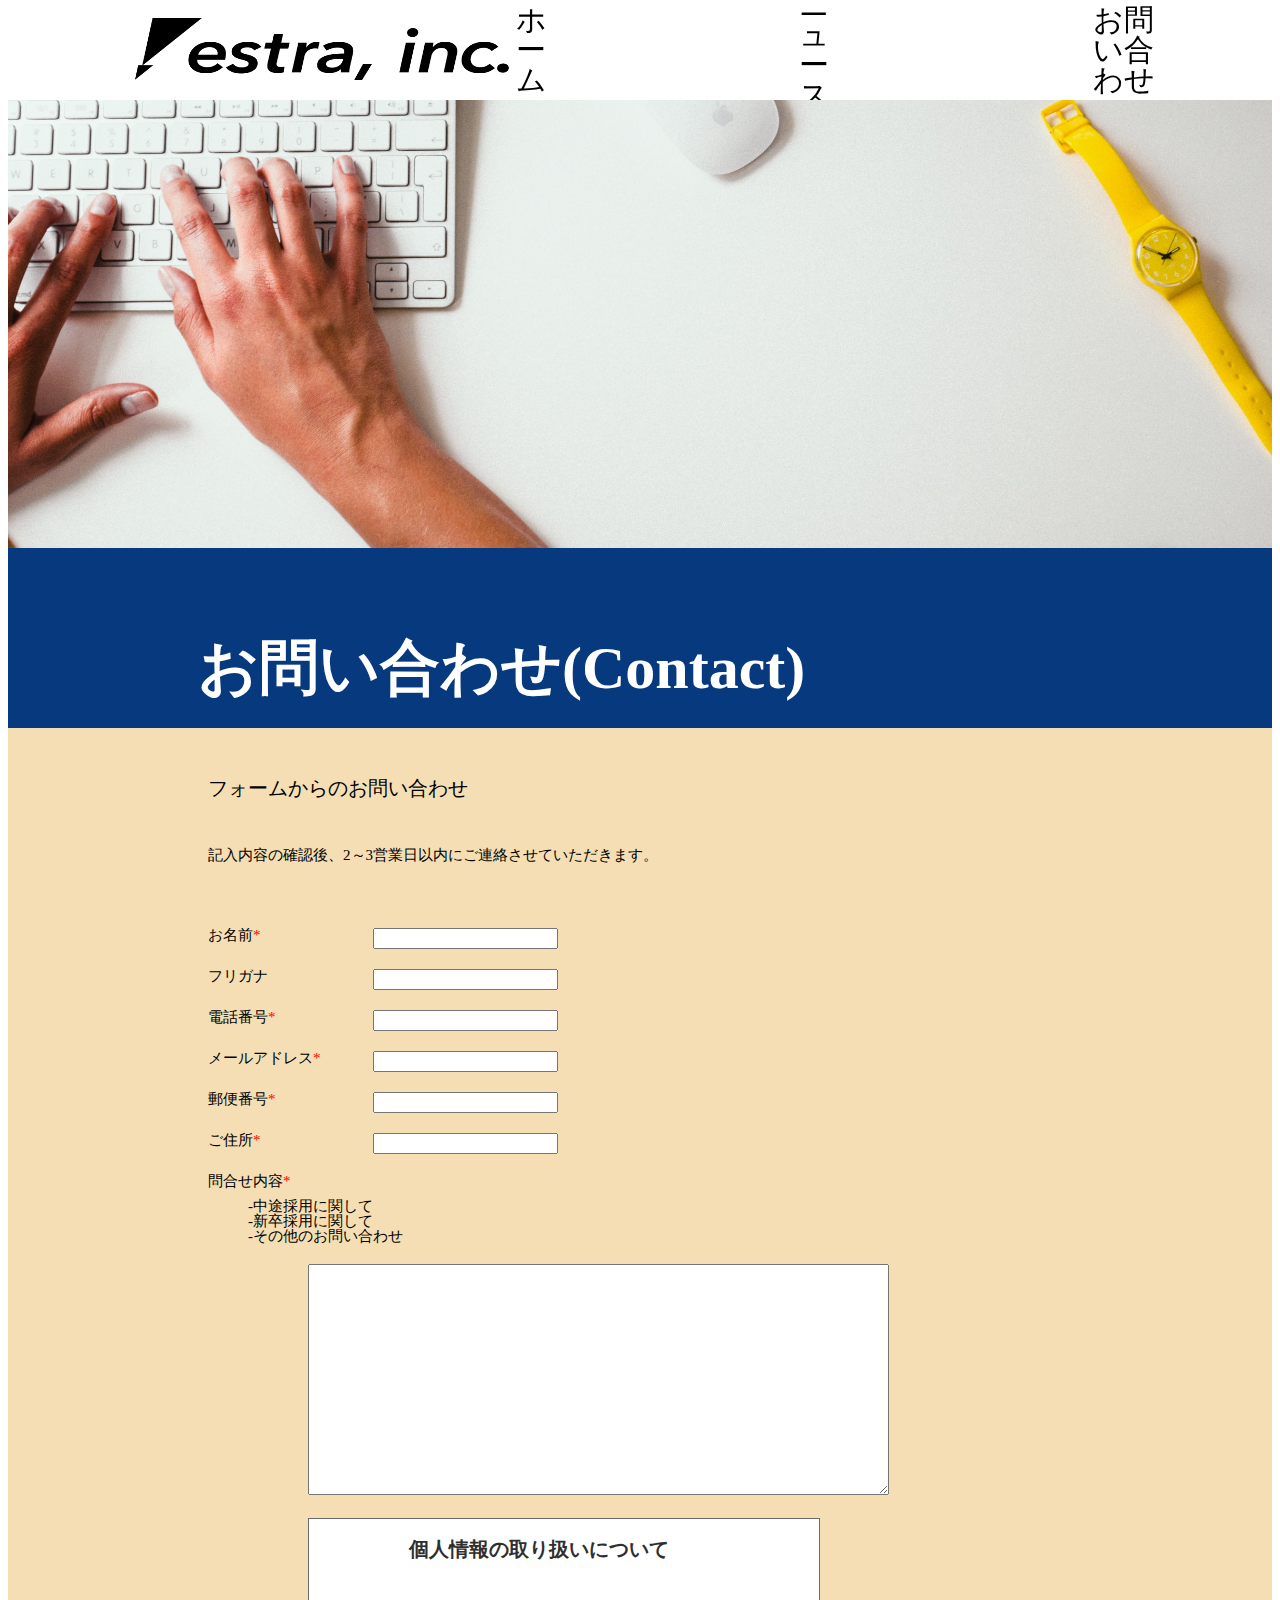
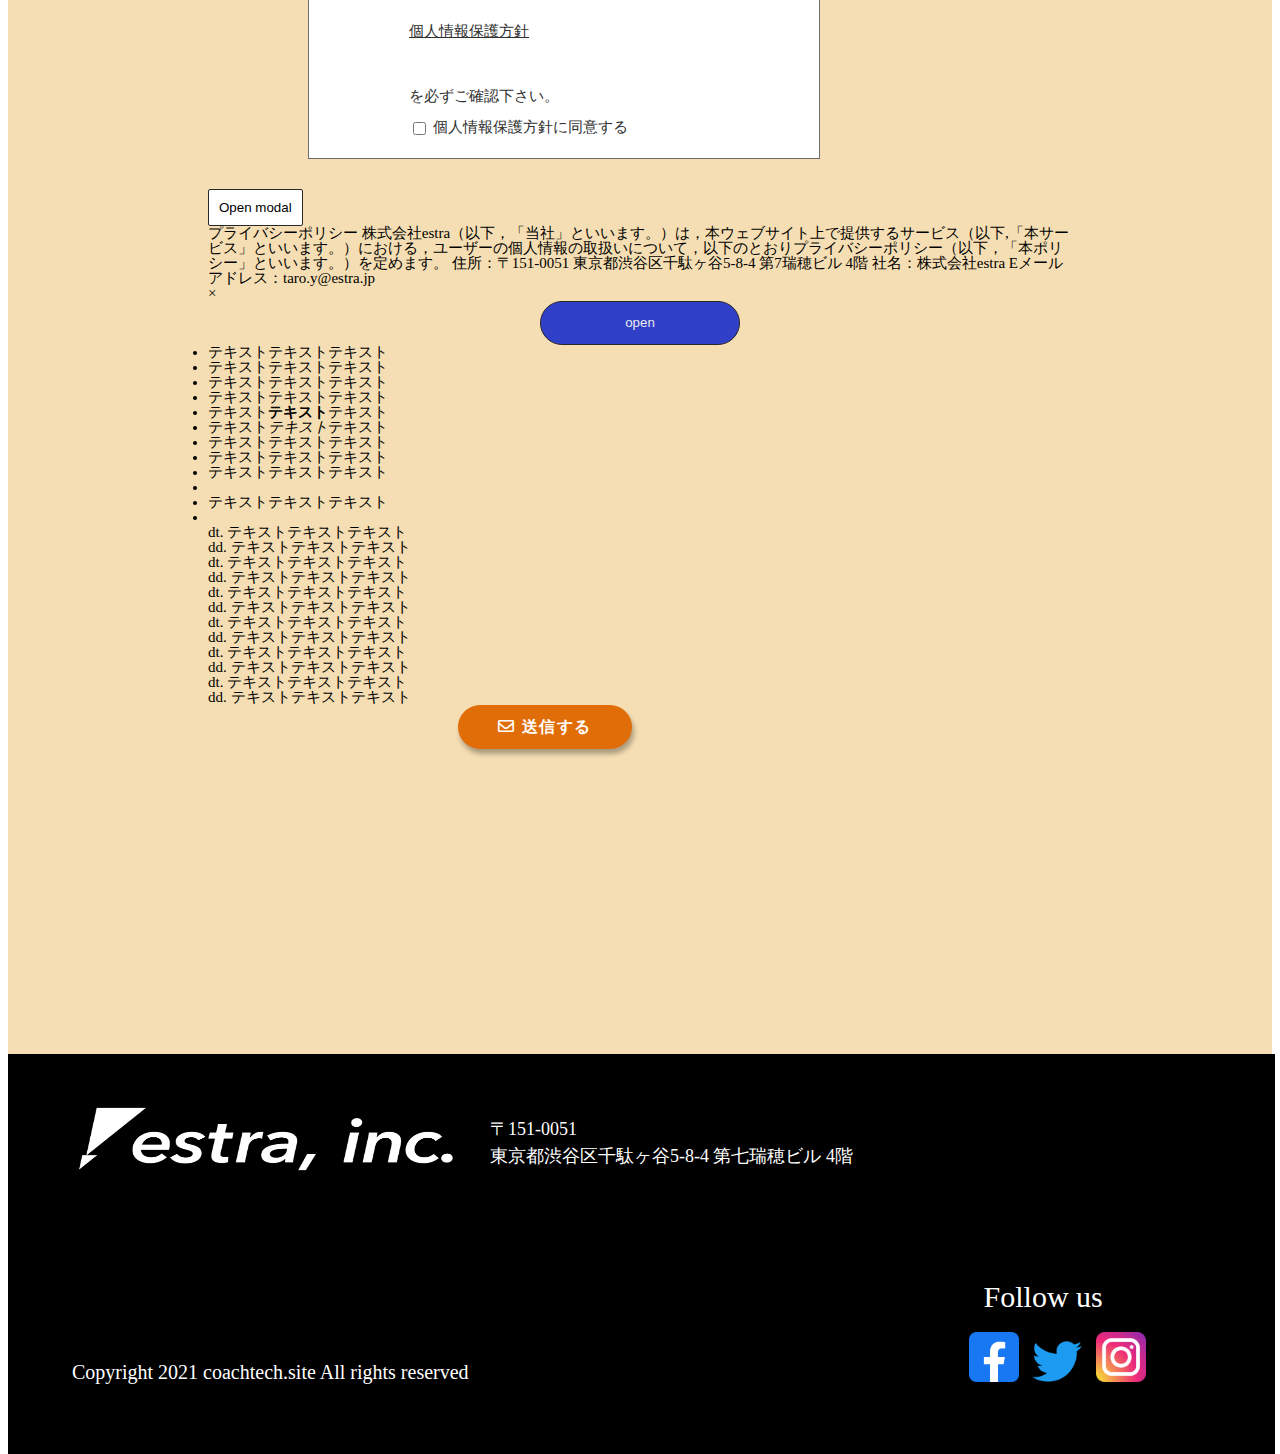
==== inquiry.html @ 701733fd "first-commit" ====
<!DOCTYPE html>
<html lang="ja">

<head>
  <meta charset="UTF-8" />
  <meta name="viewport" content="width=device-width, initial-scale=1.0" />
  <title>COACHTECH_mock_site</title>
  <link rel="stylesheet" href="css/reset.css" />
  <link rel="preconnect" href="https://fonts.googleapis.com">
  <link rel="preconnect" href="https://fonts.gstatic.com" crossorigin>
  <link href="css/aos.css" rel="stylesheet">
  <link rel="stylesheet" href="css/locomotive-scroll.min.css">
  <link rel="stylesheet" href="css/swiper-bundle.min.css">
  <!-- <link rel="stylesheet" href="//maxcdn.bootstrapcdn.com/font-awesome/6.0.0-beta2/css/all.js" /> -->
  <link href="https://use.fontawesome.com/releases/v5.15.1/css/all.css" rel="stylesheet">
  <link rel="stylesheet" href="css/style-news_inquiry.css" />
  
</head>
<script>
  var userAgent = window.navigator.userAgent;
  if (userAgent.indexOf('Trident') != -1 || userAgent.indexOf('MSIE') != -1) {
    alert(
      'お使いのブラウザは閲覧推奨環境ではありません。\nウェブサイトが正しく表示されない、動作しない等の現象が起こる場合がありますので予めご了承ください。\nchromeまたはEdgeブラウザのご利用をおすすめいたします。');
  }
</script>
<noscript>
  <p style="color: #f00; font-weight: bold; padding: 5px; background: #eee; text-align: center;">
    このページはJavaScriptを使用しています。JavaScriptを有効にしてご覧ください。</p>
</noscript>

<body>
  <div class="wrarpper">
    <div class="header-wrap">
      <header class="header">
        <div class="header-logo-wrap">
          <a href="/">
            <img class="logo" src="img/estra_logo.png" alt="estra.,inc">
          </a>
        </div>
        <div>
          <nav class="header-nav">
            <ul class="navigationInnerList">
              <li><a href="#"><span class="c-border c-border-font">ホーム</span></a></li>
              <li><a href="#"><span class="c-border c-border-font">ニュース</span></a></li>
              <li><a href="#"><span class="c-border c-border-font">お問い合わせ</span></a></li>
            </ul>
          </nav>
        </div>
      </header>
    </div>
    <main class="main">
      <section class="news_mainBg_wrapper">
        <div class="news_maingBg_inner">
          <div class="news_mainBg"></div>
          <div class="news_accent">
            <h2 class="news_accent_ttl">お問い合わせ(Contact)</h2>
          </div>
      </section>
      <section>
        <div class="inquiry_mainsec">
          <div>
            <p class="formTxt"> <span class="formTxt_ttl">フォームからのお問い合わせ</span>
            </p>
            <p>記入内容の確認後、2～3営業日以内にご連絡させていただきます。</p><br><br><br>
          </div>



          <form action="送信先" method="get（初期値） / post">
            <div class="form-content">
              <label for="name">お名前<span class="colorRed">*</span>　</label>
              <input id="name" name="name" type="text">
            </div>

            <div class="form-content">
              <label for="name">フリガナ</label>
              <input id="name" name="name" type="text">
            </div>
            <div class="form-content">
              <label for="name">電話番号<span class="colorRed">*</label>
              <input id="name" name="name" type="text">
            </div>
            <div class="form-content">
              <label for="name">メールアドレス<span class="colorRed">*</label>
              <input id="name" name="name" type="text">
            </div>
            <div class="form-content">
              <label for="name">郵便番号<span class="colorRed">*</label>
              <input id="name" name="name" type="text">
            </div>
            <div class="form-content">
              <label for="name">ご住所<span class="colorRed">*</label>
              <input id="name" name="name" type="text">
            </div>

            <div class="inquiry-content">
              <p>問合せ内容<span class="colorRed">*</p>
              <div class="inquiry-content-title">
                <p>-中途採用に関して</p>
                <p>-新卒採用に関して</p>
                <p>-その他のお問い合わせ</p>
              </div>
            </div>


            <div class="inquiry-textarea">
              <textarea name="textarea" cols="70" rows="15"></textarea>

            </div>
            <div class="policyBox">
              <p class="policy-title">個人情報の取り扱いについて</p><br>
              <div><p><a class="openBtn">個人情報保護方針</a>を必ずご確認下さい。</p></div><br>
              <p class="agree">
                <label>
                  <input type="checkbox" name="agree" id="agree">
                  <span class="agree-txt">個人情報保護方針に同意する</span>
              </p>
              </label>
            </div>

<button id="openModal">Open modal</button>

<section id="modalArea" class="modalArea">
  <div id="modalBg" class="modalBg"></div>
  <div class="modalWrapper">
    <div class="modalContents">
                  <p>プライバシーポリシー
株式会社estra（以下，「当社」といいます。）は，本ウェブサイト上で提供するサービス（以下,「本サービス」といいます。）における，ユーザーの個人情報の取扱いについて，以下のとおりプライバシーポリシー（以下，「本ポリシー」といいます。）を定めます。

<!-- 第1条（個人情報）
「個人情報」とは，個人情報保護法にいう「個人情報」を指すものとし，生存する個人に関する情報であって，当該情報に含まれる氏名，生年月日，住所，電話番号，連絡先その他の記述等により特定の個人を識別できる情報及び容貌，指紋，声紋にかかるデータ，及び健康保険証の保険者番号などの当該情報単体から特定の個人を識別できる情報（個人識別情報）を指します。

第2条（個人情報の収集方法）
当社は，ユーザーが利用登録をする際に氏名，生年月日，住所，電話番号，メールアドレス，銀行口座番号，クレジットカード番号，運転免許証番号などの個人情報をお尋ねすることがあります。また，ユーザーと提携先などとの間でなされたユーザーの個人情報を含む取引記録や決済に関する情報を,当社の提携先（情報提供元，広告主，広告配信先などを含みます。以下，｢提携先｣といいます。）などから収集することがあります。

第3条（個人情報を収集・利用する目的）
当社が個人情報を収集・利用する目的は，以下のとおりです。

1.当社サービスの提供・運営のため
2.ユーザーからのお問い合わせに回答するため（本人確認を行うことを含む）
3.ユーザーが利用中のサービスの新機能，更新情報，キャンペーン等及び当社が提供する他のサービスの案内のメールを送付するため
4.メンテナンス，重要なお知らせなど必要に応じたご連絡のため
5.利用規約に違反したユーザーや，不正・不当な目的でサービスを利用しようとするユーザーの特定をし，ご利用をお断りするため
6.ユーザーにご自身の登録情報の閲覧や変更，削除，ご利用状況の閲覧を行っていただくため
7.有料サービスにおいて，ユーザーに利用料金を請求するため
8.上記の利用目的に付随する目的

第4条（利用目的の変更）
1.当社は，利用目的が変更前と関連性を有すると合理的に認められる場合に限り，個人情報の利用目的を変更するものとします。
2.利用目的の変更を行った場合には，変更後の目的について，当社所定の方法により，ユーザーに通知し，または本ウェブサイト上に公表するものとします。

第5条（個人情報の第三者提供）
1,当社は，次に掲げる場合を除いて，あらかじめユーザーの同意を得ることなく，第三者に個人情報を提供することはありません。ただし，個人情報保護法その他の法令で認められる場合を除きます。
　1-1.人の生命，身体または財産の保護のために必要がある場合であって，本人の同意を得ることが困難であるとき
　1-2.公衆衛生の向上または児童の健全な育成の推進のために特に必要がある場合であって，本人の同意を得ることが困難であるとき
　1-3.国の機関もしくは地方公共団体またはその委託を受けた者が法令の定める事務を遂行することに対して協力する必要がある場合であって，本人の同意を得ることにより当該事務の遂行に支障を及ぼすおそれがあるとき
　1-4.予め次の事項を告知あるいは公表し，かつ当社が個人情報保護委員会に届出をしたとき
　　1-4-1.利用目的に第三者への提供を含むこと
　　1-4-2.第三者に提供されるデータの項目
　　1-4-3.第三者への提供の手段または方法
　　1-4-4.本人の求めに応じて個人情報の第三者への提供を停止すること
　　1-4-5.本人の求めを受け付ける方法
2.前項の定めにかかわらず，次に掲げる場合には，当該情報の提供先は第三者に該当しないものとします。
　2-1.当社が利用目的の達成に必要な範囲内において個人情報の取扱いの全部または一部を委託する場合
　2-2.合併その他の事由による事業の承継に伴って個人情報が提供される場合
　2-3.個人情報を特定の者との間で共同して利用する場合であって，その旨並びに共同して利用される個人情報の項目，共同して利用する者の範囲，利用する者の利用目的および当該個人情報の管理について責任を有する者の氏名または名称について，あらかじめ本人に通知し，または本人が容易に知り得る状態に置いた場合

第6条（個人情報の開示）
1.当社は，本人から個人情報の開示を求められたときは，本人に対し，遅滞なくこれを開示します。ただし，開示することにより次のいずれかに該当する場合は，その全部または一部を開示しないこともあり，開示しない決定をした場合には，その旨を遅滞なく通知します。なお，個人情報の開示に際しては，1件あたり1，000円の手数料を申し受けます。
　1-1.本人または第三者の生命，身体，財産その他の権利利益を害するおそれがある場合
　1-2.当社の業務の適正な実施に著しい支障を及ぼすおそれがある場合
　1-3.その他法令に違反することとなる場合
2.前項の定めにかかわらず，履歴情報および特性情報などの個人情報以外の情報については，原則として開示いたしません。

第7条（個人情報の訂正および削除）
1.ユーザーは，当社の保有する自己の個人情報が誤った情報である場合には，当社が定める手続きにより，当社に対して個人情報の訂正，追加または削除（以下，「訂正等」といいます。）を請求することができます。
2.当社は，ユーザーから前項の請求を受けてその請求に応じる必要があると判断した場合には，遅滞なく，当該個人情報の訂正等を行うものとします。
3.当社は，前項の規定に基づき訂正等を行った場合，または訂正等を行わない旨の決定をしたときは遅滞なく，これをユーザーに通知します。

第8条（個人情報の利用停止等）
1.当社は，本人から，個人情報が，利用目的の範囲を超えて取り扱われているという理由，または不正の手段により取得されたものであるという理由により，その利用の停止または消去（以下，「利用停止等」といいます。）を求められた場合には，遅滞なく必要な調査を行います。
2.前項の調査結果に基づき，その請求に応じる必要があると判断した場合には，遅滞なく，当該個人情報の利用停止等を行います。
3.当社は，前項の規定に基づき利用停止等を行った場合，または利用停止等を行わない旨の決定をしたときは，遅滞なく，これをユーザーに通知します。
4.前2項にかかわらず，利用停止等に多額の費用を有する場合その他利用停止等を行うことが困難な場合であって，ユーザーの権利利益を保護するために必要なこれに代わるべき措置をとれる場合は，この代替策を講じるものとします。

第9条（プライバシーポリシーの変更）
1.本ポリシーの内容は，法令その他本ポリシーに別段の定めのある事項を除いて，ユーザーに通知することなく，変更することができるものとします。
2.当社が別途定める場合を除いて，変更後のプライバシーポリシーは，本ウェブサイトに掲載したときから効力を生じるものとします。

第10条（お問い合わせ窓口）
本ポリシーに関するお問い合わせは，下記の窓口までお願いいたします。 -->

住所：〒151-0051 東京都渋谷区千駄ヶ谷5-8-4 第7瑞穂ビル 4階
社名：株式会社estra
Eメールアドレス：taro.y@estra.jp</p>
 </div>
    <div id="closeModal" class="closeModal">
      ×
    </div>
  </div>
</section>

<!-- test用 -->

<!-- オーバーレイ -->
  <div id="overlay" class="overlay"></div>
<!-- モーダルウィンドウ -->
  <div class="modal-window">
    <!-- 閉じるボタン -->
    <button class="js-close button-close">Close</button>
  </div>
<!-- モーダルを開くボタン -->
  <button class="js-open button-open">open</button>

<!-- test用ここまで -->

<ul>
  <li id="first">テキストテキストテキスト</li>
  <li id="second">テキストテキストテキスト</li>
  <li id="third">テキストテキストテキスト</li>
  <li id="fourth">テキストテキストテキスト</li>
</ul>

<ul>
  <li class="first">テキスト<strong>テキスト</strong>テキスト</li>
  <li class="second">テキスト<em>テキスト</em>テキスト</li>
  <li class="third">テキスト<span>テキスト</span>テキスト</li>
  <li class="fourth">テキストテキストテキスト</li>
</ul>

<ul>
  <li lang="en">テキストテキストテキスト</li>
  <li></li>
  <li><span>テキスト</span>テキスト<span>テキスト</span></li>
  <li></li>
</ul>

<dl>
  <dt>dt. テキストテキストテキスト</dt>
  <dd>dd. テキストテキストテキスト</dd>
  <dt>dt. テキストテキストテキスト</dt>
  <dd>dd. テキストテキストテキスト</dd>
  <dt>dt. テキストテキストテキスト</dt>
  <dd>dd. テキストテキストテキスト</dd>
</dl>

<dl>
  <dt>dt. テキストテキストテキスト</dt>
  <dd>dd. テキストテキストテキスト</dd>
  <dt>dt. テキストテキストテキスト</dt>
  <dd>dd. テキストテキストテキスト</dd>
  <dt>dt. テキストテキストテキスト</dt>
  <dd>dd. テキストテキストテキスト</dd>
</dl>




            <button type="submit" class="send-button">
              <i class="far fa-envelope"></i> 送信する
            </button>

          </form>
        </div>

  </div>
  </div>

  </section>
  </main>

  <footer class="footer">
    <div class="footerCnt">
      <p class="footer_logo"><img src="img/estra_whitelogo.png" alt="estra.,inc"></p>
      <p class="footer_address">〒151-0051 <br>東京都渋谷区千駄ヶ谷5-8-4 第七瑞穂ビル 4階</p>
    </div>
    <div class="footerBtm">
      <p class="footerCright">Copyright 2021 coachtech.site All rights reserved</p>
      <div class="footerSns">
        <div>
          <p class="footerSnsttl">Follow us</p>
          <div class="footerSnsflex">
            <a href="#"> <img src="img/facebook_icon.png" alt="facebookアイコン"></a> <a href="#"> <img
                src="img/twitter_icon.png" alt="twitterアイコン"></a> <a href="#"><img src="img/instagram_icon.png"
                alt="instagramアイコン"></a>
          </div>
        </div>
      </div>
    </div>
  </footer>
  </div>
  <script src="js/picturefill.min.js"></script>
  <script src="js/jquery-3.6.0.min.js"></script>
  <script src="js/TweenMax.min.js"></script>
  <script src="js/swiper-bundle.min.js"></script>
  <script src="js/main.js"></script>
  <script src="js/ScrollMagic.min.js"></script>
  <script src="js/locomotive-scroll.min.js"></script>
  <script></script>

</body>

</html>
---- css/style-news_inquiry.css ----
@charset "UTF-8";
/*
html5doctor.com Reset Stylesheet
v1.6.1
Last Updated: 2010-09-17
Author: Richard Clark - http://richclarkdesign.com
Twitter: @rich_clark
*/

html, div, span, object, iframe, h1, h2, h3, h4, h5, h6, p, blockquote, pre, abbr, address, cite, code, del, dfn, em, img, ins, kbd, q, samp, small, strong, sub, sup, var, b, i, dl, dt, dd, ol, ul, li, fieldset, form, label, legend, table, caption, tbody, tfoot, thead, tr, th, td, article, aside, canvas, details, figcaption, figure, footer, header, hgroup, menu, nav, section, summary, time, mark, audio, video {
    margin: 0;
    padding: 0;
    border: 0;
    outline: 0;
    /* font-size: 62.5%; */
    vertical-align: baseline;
    background: transparent;
}

html {
    font-size: 62.5%;
    height: 100%;
}

body {
    font-size: 1.5rem;
    line-height: 1;
    height: 100%;
}

h1 {
    font-size: 2.8rem;
}

h2 {
    font-size: 2.0rem;
}

article, aside, details, figcaption, figure, footer, header, hgroup, menu, nav, section {
    display: block;
}

label {
    cursor: pointer
}

button {
    cursor: pointer
}

nav ul {
    list-style: none;
}

blockquote, q {
    quotes: none;
}

blockquote:before, blockquote:after, q:before, q:after {
    content: '';
    content: none;
}

a {
    margin: 0;
    padding: 0;
    font-size: 100%;
    vertical-align: baseline;
    background: transparent;
}

a, a:visited, a:hover, a:active {
    color: inherit;
    text-decoration: none;
}

/* change colours to suit your needs */

ins {
    background-color: #ff9;
    color: #000;
    text-decoration: none;
}

/* change colours to suit your needs */

mark {
    background-color: #ff9;
    color: #000;
    font-style: italic;
    font-weight: bold;
}

del {
    text-decoration: line-through;
}

abbr[title], dfn[title] {
    border-bottom: 1px dotted;
    cursor: help;
}

table {
    border-collapse: collapse;
    border-spacing: 0;
}

/* change border colour to suit your needs */

hr {
    display: block;
    height: 1px;
    border: 0;
    border-top: 1px solid #cccccc;
    margin: 1em 0;
    padding: 0;
}

input, select {
    vertical-align: middle;
}

/* ここから　全体に適用 */

box-sizing: border-box *, *:before, *:after {
    -webkit-box-sizing: border-box;
    box-sizing: border-box
}

[data-aos="text-animation"]>div>span {
    overflow-y: hidden;
    display: inline-block;
    opacity: 0;
    -webkit-transform: translate(0, 70%);
    transform: translate(0, 70%)
}

[data-aos="text-animation"].aos-animate>div>span {
    -webkit-animation-name: textAnimationText;
    animation-name: textAnimationText;
    -webkit-animation-delay: 0.4s;
    animation-delay: 0.4s;
    -webkit-animation-duration: 0.5s;
    animation-duration: 0.5s;
    -webkit-animation-fill-mode: forwards;
    animation-fill-mode: forwards;
    -webkit-animation-timing-function: ease-out;
    animation-timing-function: ease-out
}

[data-aos="topsec-animation"].aos-animate {
    -webkit-animation-name: topsecAnimation;
    animation-name: topsecAnimation;
    -webkit-animation-duration: 0.5s;
    animation-duration: 0.5s;
    -webkit-animation-delay: 0.7s;
    animation-delay: 0.7s;
    -webkit-animation-fill-mode: forwards;
    animation-fill-mode: forwards;
    -webkit-animation-timing-function: ease-out;
    animation-timing-function: ease-out
}

[data-aos="title-animation"].aos-animate span {
    -webkit-animation-name: titleAnimationText;
    animation-name: titleAnimationText;
    -webkit-animation-duration: 0.4s;
    animation-duration: 0.4s;
    -webkit-animation-delay: 1s;
    animation-delay: 1s;
    -webkit-animation-fill-mode: forwards;
    animation-fill-mode: forwards
}

[data-aos="title-animation"].aos-animate:before {
    -webkit-animation-name: titleAnimationLine;
    animation-name: titleAnimationLine;
    -webkit-animation-delay: 0.5s;
    animation-delay: 0.5s;
    -webkit-animation-duration: 0.5s;
    animation-duration: 0.5s;
    -webkit-animation-fill-mode: forwards;
    animation-fill-mode: forwards
}

#index .secBox_img.aos-animate {
    opacity: 1;
    -webkit-transform: translate(0, 0);
    transform: translate(0, 0)
}

#index .secBox_img.aos-animate img {
    opacity: 1
}

#index .secBox_img#about_usImg.aos-animate img {
    -webkit-transform: translate(0, 0);
    transform: translate(0, 0)
}

#index .secWrap .sec.aos-animate .secTit span {
    -webkit-transform: translate(0px, 0px);
    transform: translate(0px, 0px)
}

#index .secWrap .sec.aos-animate .secTit::before {
    height: 140px
}

[data-aos="new-animation"]:before {
    content: '';
    display: block;
    width: 100%;
    height: 100%;
    position: absolute;
    top: 0;
    right: 0;
    z-index: 10;
    background: #EAEAEA;
    -webkit-transition: 0.5s;
    transition: 0.5s;
    -webkit-transition-delay: 0.2s;
    transition-delay: 0.2s
}

[data-aos="new-animation"].aos-animate:before {
    width: 0
}

#business.index .project .projectBox.aos-animate .projectBox_img:before {
    width: 0
}

#business.index .project .projectBox.aos-animate .projectBox_img:before {
    width: 0
}

[data-aos="new-animation2"] {
    position: relative
}

[data-aos="new-animation2"]:after, [data-aos="new-animation2"]:before {
    content: '';
    display: block;
    width: 100%;
    height: 100%;
    position: absolute;
    top: 0;
    left: 0;
    z-index: 10
}

[data-aos="new-animation2"]:after {
    background: #EAEAEA;
    z-index: 1
}

[data-aos="new-animation2"].aos-animate:after {
    -webkit-animation-name: slideCoverBottom;
    animation-name: slideCoverBottom;
    -webkit-animation-duration: 0.8s;
    animation-duration: 0.8s;
    -webkit-animation-delay: 0.8s;
    animation-delay: 0.8s;
    -webkit-animation-fill-mode: forwards;
    animation-fill-mode: forwards
}

[data-aos="new-animation2"].aos-animate:before {
    -webkit-animation-name: slideCoverTop;
    animation-name: slideCoverTop;
    -webkit-animation-duration: 1s;
    animation-duration: 1s;
    -webkit-animation-fill-mode: forwards;
    animation-fill-mode: forwards
}

/* ここから  開始　　　　　ここから  開始　　　　　　　　　　　*/

.index {
    color: #fff;
}

.wrapper {
    overflow: hidden;
    min-height: 100%;
    /* max-width: 100vw; */
    /* position: relative; */
}

.header-wrap {
    height: 100px;
    width: 100vw;
    position: relative;
    position: fixed;
    z-index: 300;
    top: 0px;
    display: block;
    overflow: hidden;
    background: #fff;
}

.header {
    width: 100%;
    height: 100px;
    z-index: 300;
    display: flex;
    position: fixed;
    justify-content: space-between;
    align-items: center;
    margin: 0px 120px;
    /* top: 20px; */
    align-items: center;
    overflow: hidden;
}

.logo {
    height: 70px;
    width: 388px;
    cursor: pointer;
    z-index: 300;
    /* 変更 */
}

.header-nav {
    z-index: 300;
    /* 変更 */
}

.header-nav ul {
    display: flex;
}

.header-nav li {
    margin-right: 250px;
    font-size: 3rem;
}

.header-nav:last-child {
    margin-right: 0px;
    font-size: 3rem;
}

.header-nav a {
    color: #fff;
    text-decoration: none;
    z-index: 100;
    padding-bottom: 6px
}

/* ここから背景動画 の範囲 */

/* firstviewの会社名の部分 */

.main {
    overflow: hidden;
    /* max-width: 100%; */
    object-fit: contain;
}

.c-scrolldown {
    --line-height: 150px;
    --line-height-abs: -150px;
    font-family: niveau-grotesk, sans-serif;
    width: 1px;
    height: var(--line-height);
    position: absolute;
    top: calc(50% - var(--line-height) / 2);
    right: 35px;
    margin: 0 auto;
    z-index: 3
}

.c-scrolldown .c-label {
    position: absolute;
    bottom: 125px;
    left: -1.3em;
    text-align: center;
    letter-spacing: 0.1em;
    font-size: 12px;
    -webkit-transform: rotate(90deg);
    transform: rotate(90deg);
    line-height: 1
}

.c-scrolldown .c-baseliine {
    position: absolute;
    z-index: 0;
    width: 1px;
    height: var(--line-height);
    background: rgba(255, 255, 255, 0.25)
}

.c-scrolldown .c-line {
    position: relative;
    z-index: 1;
    width: 100%;
    height: 100%;
    display: block;
    background: -webkit-gradient(linear, left top, left bottom, color-stop(50%, #fff), color-stop(50%, rgba(255, 255, 255, 0)));
    background: linear-gradient(to bottom, #fff 50%, rgba(255, 255, 255, 0) 50%);
    background-position: 0 var(--line-height-abs);
    background-size: 100% 200%;
    -webkit-animation: scrolldown 2.2s cubic-bezier(0.76, 0, 0.3, 1) forwards infinite;
    animation: scrolldown 2.2s cubic-bezier(0.76, 0, 0.3, 1) forwards infinite
}

#index .c-scrolldown {
    opacity: 0;
    -webkit-transform: translate(50px, 0);
    transform: translate(50px, 0);
    -webkit-transition: 0.5s;
    transition: 0.5s;
    -webkit-transition-delay: 5.4s;
    transition-delay: 5.4s
}

#index.is-load .c-scrolldown {
    opacity: 1;
    -webkit-transform: translate(0, 0);
    transform: translate(0, 0)
}

#index .backgroundMovie .cover.is-active {
    background: rgba(0, 0, 0, 0.6)
}

.header.is-active {
    background: #404040 !important
}

.pointer.is-active {
    -webkit-transform: scale(2);
    transform: scale(2)
}

/* bodyの高さ */

/* 背景画像の部分 */

.main {
    position: relative;
    height: 294vh;
    background-color: wheat;
    font-size: 1.5rem;
}

.news_mainBg_wrapper {
    height: 80vh;
    /* height: calc(var(--vh, 1vh) * 100); */
    /* top: 100px; */
    /* position: absolute; */
    /* z-index: 1;変更 */
}

.news_maingBg_inner {
    position: relative;
    /* 変更 */
}

.news_mainBg {
    background-image: url("/img/inquiry.jpg");
    background-size: cover;
    height: 60vh;
    display: block;
}

.news_accent {
    background-color: #06397D;
    height: 20vh;
    width: 100%;
    /* position: relative; */
}

.news_accent_ttl {
    top: 63rem;
    left: 19rem;
    position: absolute;
    font-size: 6rem;
    color: #fff;
}

.news_header_title {
    font-size: 2.5rem;
    margin: 2.5rem 0rem;
}

.newsCntSec {
    width: 60vw;
    margin-right: 5rem;
}

.news_mainsec dl {
    display: flex;
    align-items: flex-start;
    padding: 1.4rem 2rem 1.4rem 0rem;
    line-height: 1.2;
    font-size: 2rem;
    align-items: center;
}

.news_mainsec dt {
    margin-right: 2rem;
    text-align: right;
    display: inline-block;
    width: 12rem;
    font-size: 1.4rem;
}

.newsCard_oshirase {
    padding: 0.5rem;
    background: #36E21F;
    color: #fff;
    font-size: 1.4rem;
}

.newsCard_service {
    padding: 0.5rem;
    background: #9E4A91;
    color: #fff;
    font-size: 1.4rem;
}

.newsCnt {
    padding-left: 3rem;
}

/* news section　ここまで */

/* 問合せフォーム */

.inquiry_mainsec {
    margin: 5rem 20rem;
}

.formTxt {
    margin-bottom: 5rem;
}

.formTxt_ttl {
    font-size: 2rem;
}

.form-content {
    display: flex;
    justify-content: space-between;
    width: 35rem;
    margin: 2rem 0rem;
}

.colorRed {
    color: #f00;
}

.inquiry-content {
    margin-bottom: 2rem;
}

.inquiry-content-title {
    margin: 1rem 4rem;
}

.inquiry-textarea {
    padding-left: 10rem;
    margin-bottom: 2rem;
}

.policyBox {
    width: 35rem;
    padding: 2rem 6rem;
    border: 1px solid #6c6c6c;
    background: white;
    padding-left: 10rem;
    margin-left: 10rem;
    margin-bottom: 3rem;
    color: #2F2F2F;
}

.policy-title {
    font-size: 2rem;
    font-weight: bold;
}

.send-button {
    text-align: center;
    font-size: 1.6rem;
    font-weight: 700;
    line-height: 1.5;
    position: absolute;
    left: 45rem;
    display: inline-block;
    padding: 1rem 4rem;
    transition: all 0.3s;
    vertical-align: middle;
    text-decoration: none;
    letter-spacing: 0.1em;
    color: #fff;
    border-radius: 3rem;
    background: #E16D08;
    cursor: pointer;
    box-shadow: 2px 5px 5px rgba(0, 0, 0, 0.3);
    border: solid 0px;
}

.send-button:hover {
    background-color: #F56500;
    opacity: 0.7
}

.openBtn {
    text-decoration: underline;
    cursor: pointer;
}

button {
    padding: 10px;
    background-color: #fff;
    border: 1px solid #282828;
    border-radius: 2px;
    cursor: pointer;
}

/* 開くボタン */

.button-open {
    display: block;
    margin: 0 auto;
    width: 20rem;
    padding: 1em;
    background-color: #3140c9;
    color: #eaeaea;
    border-radius: 20rem;
    cursor: pointer;
}

/* モーダルウィンドウ */

.modal-window {
    display: none;
    position: fixed;
    top: 50%;
    left: 50%;
    transform: translate(-50%, -50%);
    width: 300px;
    height: 300px;
    background-color: #dfdddd;
    border-radius: 5px;
    z-index: 11;
    padding: 2rem;
}

/* 閉じるボタン */

.button-close {
    position: absolute;
    top: 50%;
    left: 50%;
    transform: translate(-50%, -50%);
    width: 200px;
    padding: 1em;
    background-color: #c96931;
    color: #eaeaea;
    border-radius: 20rem;
    cursor: pointer;
}

/* オーバーレイ */

.overlay {
    display: none;
    position: fixed;
    top: 0;
    left: 0;
    background-color: rgba(0, 0, 0, 0.5);
    width: 100%;
    height: 100%;
    z-index: 10;
}

/* coachtech用のmodal code */

.openBtn {
    display: block;
    margin: 50px auto;
}

.modal {
    display: none;
    position: fixed;
    left: 0%;
    top: 0%;
    height: 100vh;
    width: 100vw;
    background-color: rgba(0, 0, 0, 0.5);
}

.modal__content {
    display: flex;
    justify-content: center;
    align-items: center;
    height: 100%;
}

.modal__content-inner {
    background-color: white;
    width: 500px;
    text-align: center;
    padding: 50px;
}

/* 問合せフォーム ここまで */

.secBox_btn {
    margin-top: 20px;
    text-align: right;
}

.c-buttonStyle1 {
    display: inline-block;
    position: relative;
    font-size: 2rem;
    font-family: niveau-grotesk, sans-serif;
    padding-bottom: 5px;
    -webkit-transition: 0.3s;
    transition: 0.3s
}

.c-buttonStyle1 .c-border:before, .c-buttonStyle1 .c-border:after {
    content: '';
    display: block;
    height: 1px;
    position: absolute;
    bottom: 0;
    left: 0;
    -webkit-transition: 0.3s;
    transition: 0.3s
}

.c-buttonStyle1 .c-border:before {
    width: 100%;
    background: #7a7a7a
}

.c-buttonStyle1 .c-border:after {
    width: 50%;
    background: #fff
}

.c-buttonStyle1 .c-icon {
    display: inline-block;
    width: 11px;
    height: 11px;
    position: relative;
    -webkit-transition: 0.3s;
    transition: 0.3s
}

.c-buttonStyle1 .c-icon:before, .c-buttonStyle1 .c-icon:after {
    content: '';
    display: block;
    position: absolute;
    background: #fff
}

.c-buttonStyle1 .c-icon:before {
    width: 100%;
    height: 1px;
    top: calc(50% - 0.5px);
    left: 0
}

.c-buttonStyle1 .c-icon:after {
    width: 1px;
    height: 100%;
    top: 0;
    left: calc(50% - 0.5px)
}

.c-buttonStyle1:hover .c-border:after {
    width: 100%
}

.c-buttonStyle1:hover .c-icon {
    -webkit-transform: rotate(90deg);
    transform: rotate(90deg)
}

.is-hover .c-buttonStyle1 .c-border:after {
    width: 100%
}

.is-hover .c-buttonStyle1 .c-icon {
    -webkit-transform: rotate(90deg);
    transform: rotate(90deg)
}

.c-scrolldown .c-label {
    position: absolute;
    bottom: 125px;
    left: -1.3em;
    text-align: center;
    letter-spacing: 0.1em;
    font-size: 12px;
    -webkit-transform: rotate(90deg);
    transform: rotate(90deg);
    line-height: 1
}

.navigationInnerList {
    width: 100%;
    display: -webkit-box;
    display: -ms-flexbox;
    display: flex;
    -webkit-box-align: center;
    -ms-flex-align: center;
    align-items: center;
    -webkit-box-pack: end;
    -ms-flex-pack: end;
    justify-content: flex-end;
    position: relative
}

.navigationInnerList li>a .c-border:before {
    content: "";
    display: block;
    height: 1px;
    position: absolute;
    bottom: 0;
    left: 0;
    -webkit-transition: 0.3s;
    transition: 0.3s;
    width: 0%;
    background: #000
    /*変更済み*/
}

.navigationInnerList li>a {
    position: relative;
    font-family: niveau-grotesk, sans-serif;
    padding-bottom: 6px
}

.navigationInnerList li>a.is-current .c-border:before, .navigationInnerList li>a.is-open .c-border:before, .navigationInnerList li>a:hover .c-border:before {
    width: 100%
}

.navigationInnerList li .subNavTit a .c-border:before, .navigationInnerList li .subNavTit a .c-border:after {
    content: "";
    display: block;
    height: 1px;
    position: absolute;
    bottom: 0;
    left: 0;
    -webkit-transition: 0.3s;
    transition: 0.3s
}

.navigationInnerList li .subNavTit a .c-border:before {
    width: 100%;
    background: #d5d5d5
}

.navigationInnerList li .subNavTit a .c-border:after {
    width: 50%;
    background: #2f2f2f
}

.navigationInnerList li .subNavTit a:hover .c-border:after {
    width: 100%
}

.navigationInnerList li .subNavItem a:hover .c-border:after {
    width: 100%
}

/* news listで使用 */

.c-border-font {
    color: black;
}

/* footerの部分 */

.footer {
    display: block;
    background: #000;
    height: 300px;
    padding: 50px 5%;
    position: absolute;
    width: 89%;
    z-index: 101;
}

.footer_logo {
    width: inherit;
}

.footer_logo img {
    height: 70px;
    width: 388px;
    cursor: pointer;
    margin-right: 30px;
}

.footer_address {
    color: #fff;
}

.footerCnt {
    display: flex;
    align-items: center;
    font-size: 1.8rem;
    line-height: 1.5;
    margin-bottom: 10rem;
}

.footerBtm {
    display: flex;
}

.footerCright {
    font-size: 2rem;
    padding-top: 8rem;
    padding-right: 50rem;
    color: #fff;
}

.footerSns {
    display: flex;
    justify-content: center;
    align-items: center;
}

.footerSnsttl {
    padding-left: 1.5rem;
    color: #fff;
}

.footerSns img {
    width: 50px;
    margin-right: 1rem;
}

.footerSnsttl {
    font-size: 3rem;
    padding-bottom: 20px;
}
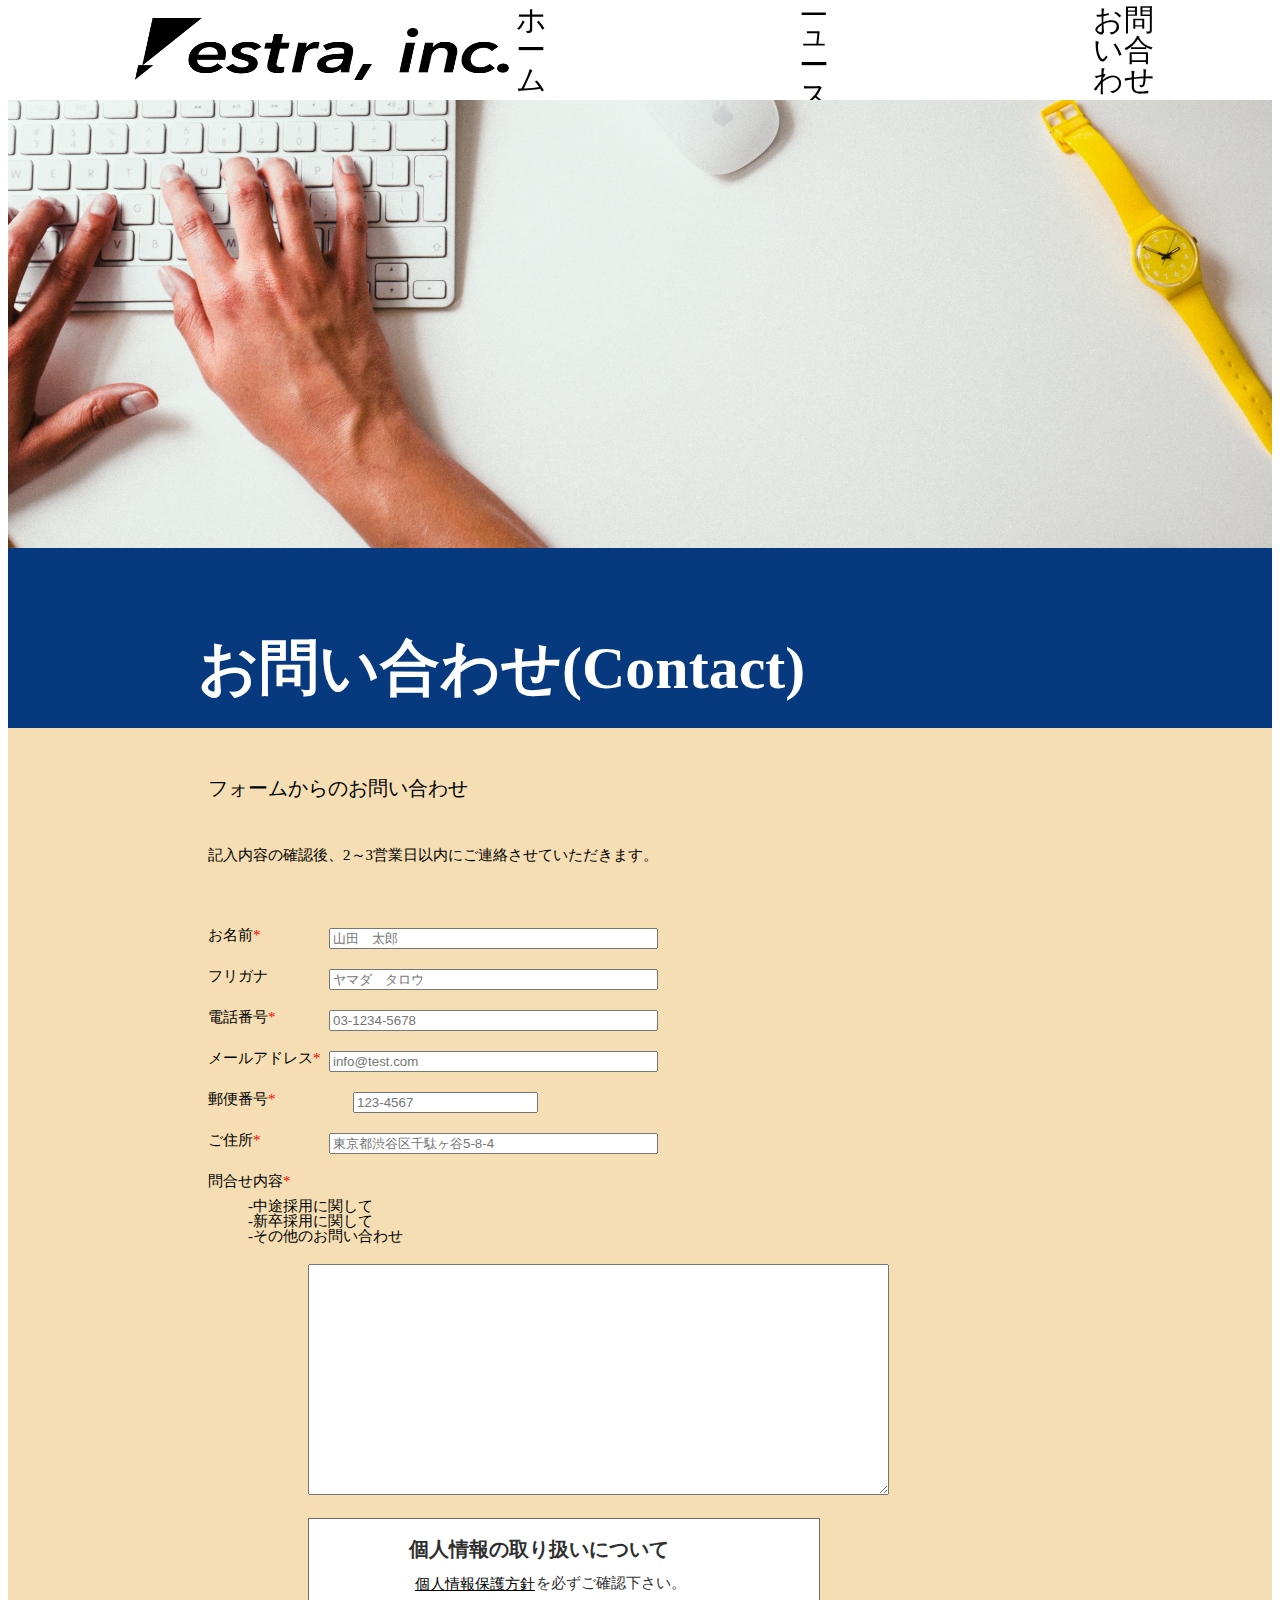
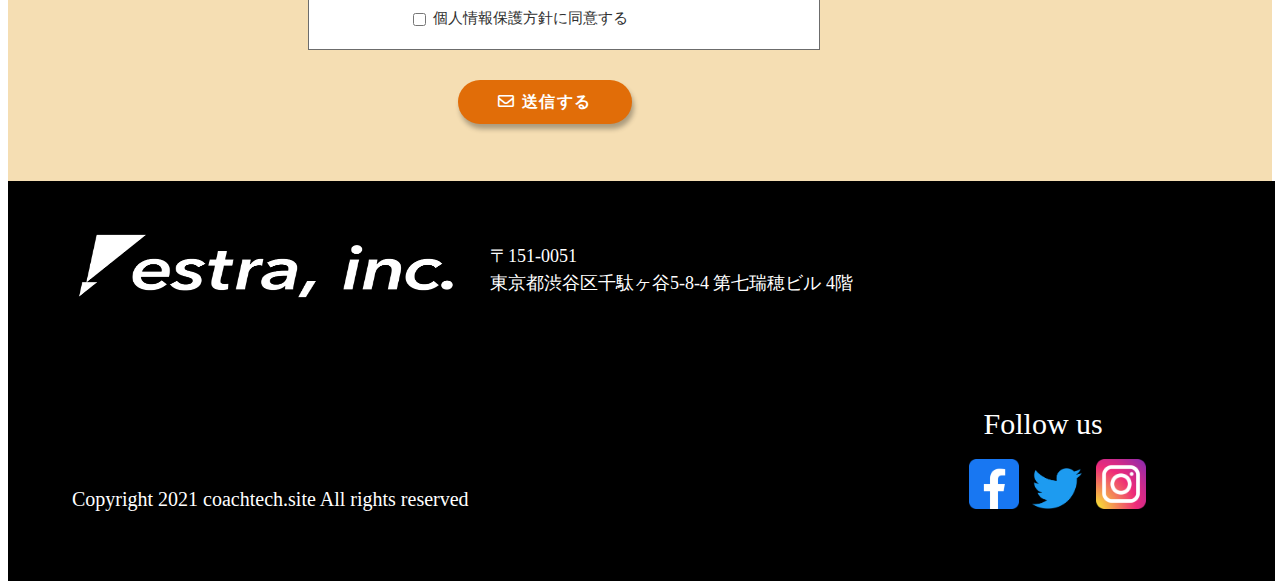
==== commit b3e375ff: "modified-commit" ====
--- a/inquiry.html
+++ b/inquiry.html
@@ -69,28 +69,28 @@
           <form action="送信先" method="get（初期値） / post">
             <div class="form-content">
               <label for="name">お名前<span class="colorRed">*</span>　</label>
-              <input id="name" name="name" type="text">
+              <input id="name" name="name" type="text" value="" placeholder="山田　太郎" size="38rem">
             </div>
 
             <div class="form-content">
               <label for="name">フリガナ</label>
-              <input id="name" name="name" type="text">
+              <input id="name" name="kana" type="text"value="" placeholder="ヤマダ　タロウ" size="38rem">
             </div>
             <div class="form-content">
               <label for="name">電話番号<span class="colorRed">*</label>
-              <input id="name" name="name" type="text">
+              <input id="name" name="phone" type="tel"value="" placeholder="03-1234-5678" size="38rem">
             </div>
             <div class="form-content">
               <label for="name">メールアドレス<span class="colorRed">*</label>
-              <input id="name" name="name" type="text">
-            </div>
-            <div class="form-content">
+              <input id="name" name="email" type="email"value="" placeholder="info@test.com" size="38rem">
+            </div>
+            <div class="form-content2">
               <label for="name">郵便番号<span class="colorRed">*</label>
-              <input id="name" name="name" type="text">
+              <input id="name" class="form-post" name="post" type="number" value="" placeholder="123-4567">
             </div>
             <div class="form-content">
               <label for="name">ご住所<span class="colorRed">*</label>
-              <input id="name" name="name" type="text">
+              <input id="name" name="address" type="text"value="" placeholder="東京都渋谷区千駄ヶ谷5-8-4" size="38rem">
             </div>
 
             <div class="inquiry-content">
@@ -109,7 +109,7 @@
             </div>
             <div class="policyBox">
               <p class="policy-title">個人情報の取り扱いについて</p><br>
-              <div><p><a class="openBtn">個人情報保護方針</a>を必ずご確認下さい。</p></div><br>
+              <div class="policy-content"> <input type="button" id="openBtn" value="個人情報保護方針" class="openBtn">を必ずご確認下さい。</div><br>
               <p class="agree">
                 <label>
                   <input type="checkbox" name="agree" id="agree">
@@ -117,156 +117,90 @@
               </p>
               </label>
             </div>
-
-<button id="openModal">Open modal</button>
-
-<section id="modalArea" class="modalArea">
-  <div id="modalBg" class="modalBg"></div>
-  <div class="modalWrapper">
-    <div class="modalContents">
-                  <p>プライバシーポリシー
-株式会社estra（以下，「当社」といいます。）は，本ウェブサイト上で提供するサービス（以下,「本サービス」といいます。）における，ユーザーの個人情報の取扱いについて，以下のとおりプライバシーポリシー（以下，「本ポリシー」といいます。）を定めます。
-
-<!-- 第1条（個人情報）
-「個人情報」とは，個人情報保護法にいう「個人情報」を指すものとし，生存する個人に関する情報であって，当該情報に含まれる氏名，生年月日，住所，電話番号，連絡先その他の記述等により特定の個人を識別できる情報及び容貌，指紋，声紋にかかるデータ，及び健康保険証の保険者番号などの当該情報単体から特定の個人を識別できる情報（個人識別情報）を指します。
-
-第2条（個人情報の収集方法）
-当社は，ユーザーが利用登録をする際に氏名，生年月日，住所，電話番号，メールアドレス，銀行口座番号，クレジットカード番号，運転免許証番号などの個人情報をお尋ねすることがあります。また，ユーザーと提携先などとの間でなされたユーザーの個人情報を含む取引記録や決済に関する情報を,当社の提携先（情報提供元，広告主，広告配信先などを含みます。以下，｢提携先｣といいます。）などから収集することがあります。
-
-第3条（個人情報を収集・利用する目的）
-当社が個人情報を収集・利用する目的は，以下のとおりです。
-
-1.当社サービスの提供・運営のため
-2.ユーザーからのお問い合わせに回答するため（本人確認を行うことを含む）
-3.ユーザーが利用中のサービスの新機能，更新情報，キャンペーン等及び当社が提供する他のサービスの案内のメールを送付するため
-4.メンテナンス，重要なお知らせなど必要に応じたご連絡のため
-5.利用規約に違反したユーザーや，不正・不当な目的でサービスを利用しようとするユーザーの特定をし，ご利用をお断りするため
-6.ユーザーにご自身の登録情報の閲覧や変更，削除，ご利用状況の閲覧を行っていただくため
-7.有料サービスにおいて，ユーザーに利用料金を請求するため
-8.上記の利用目的に付随する目的
-
-第4条（利用目的の変更）
-1.当社は，利用目的が変更前と関連性を有すると合理的に認められる場合に限り，個人情報の利用目的を変更するものとします。
-2.利用目的の変更を行った場合には，変更後の目的について，当社所定の方法により，ユーザーに通知し，または本ウェブサイト上に公表するものとします。
-
-第5条（個人情報の第三者提供）
-1,当社は，次に掲げる場合を除いて，あらかじめユーザーの同意を得ることなく，第三者に個人情報を提供することはありません。ただし，個人情報保護法その他の法令で認められる場合を除きます。
-　1-1.人の生命，身体または財産の保護のために必要がある場合であって，本人の同意を得ることが困難であるとき
-　1-2.公衆衛生の向上または児童の健全な育成の推進のために特に必要がある場合であって，本人の同意を得ることが困難であるとき
-　1-3.国の機関もしくは地方公共団体またはその委託を受けた者が法令の定める事務を遂行することに対して協力する必要がある場合であって，本人の同意を得ることにより当該事務の遂行に支障を及ぼすおそれがあるとき
-　1-4.予め次の事項を告知あるいは公表し，かつ当社が個人情報保護委員会に届出をしたとき
-　　1-4-1.利用目的に第三者への提供を含むこと
-　　1-4-2.第三者に提供されるデータの項目
-　　1-4-3.第三者への提供の手段または方法
-　　1-4-4.本人の求めに応じて個人情報の第三者への提供を停止すること
-　　1-4-5.本人の求めを受け付ける方法
-2.前項の定めにかかわらず，次に掲げる場合には，当該情報の提供先は第三者に該当しないものとします。
-　2-1.当社が利用目的の達成に必要な範囲内において個人情報の取扱いの全部または一部を委託する場合
-　2-2.合併その他の事由による事業の承継に伴って個人情報が提供される場合
-　2-3.個人情報を特定の者との間で共同して利用する場合であって，その旨並びに共同して利用される個人情報の項目，共同して利用する者の範囲，利用する者の利用目的および当該個人情報の管理について責任を有する者の氏名または名称について，あらかじめ本人に通知し，または本人が容易に知り得る状態に置いた場合
-
-第6条（個人情報の開示）
-1.当社は，本人から個人情報の開示を求められたときは，本人に対し，遅滞なくこれを開示します。ただし，開示することにより次のいずれかに該当する場合は，その全部または一部を開示しないこともあり，開示しない決定をした場合には，その旨を遅滞なく通知します。なお，個人情報の開示に際しては，1件あたり1，000円の手数料を申し受けます。
-　1-1.本人または第三者の生命，身体，財産その他の権利利益を害するおそれがある場合
-　1-2.当社の業務の適正な実施に著しい支障を及ぼすおそれがある場合
-　1-3.その他法令に違反することとなる場合
-2.前項の定めにかかわらず，履歴情報および特性情報などの個人情報以外の情報については，原則として開示いたしません。
-
-第7条（個人情報の訂正および削除）
-1.ユーザーは，当社の保有する自己の個人情報が誤った情報である場合には，当社が定める手続きにより，当社に対して個人情報の訂正，追加または削除（以下，「訂正等」といいます。）を請求することができます。
-2.当社は，ユーザーから前項の請求を受けてその請求に応じる必要があると判断した場合には，遅滞なく，当該個人情報の訂正等を行うものとします。
-3.当社は，前項の規定に基づき訂正等を行った場合，または訂正等を行わない旨の決定をしたときは遅滞なく，これをユーザーに通知します。
-
-第8条（個人情報の利用停止等）
-1.当社は，本人から，個人情報が，利用目的の範囲を超えて取り扱われているという理由，または不正の手段により取得されたものであるという理由により，その利用の停止または消去（以下，「利用停止等」といいます。）を求められた場合には，遅滞なく必要な調査を行います。
-2.前項の調査結果に基づき，その請求に応じる必要があると判断した場合には，遅滞なく，当該個人情報の利用停止等を行います。
-3.当社は，前項の規定に基づき利用停止等を行った場合，または利用停止等を行わない旨の決定をしたときは，遅滞なく，これをユーザーに通知します。
-4.前2項にかかわらず，利用停止等に多額の費用を有する場合その他利用停止等を行うことが困難な場合であって，ユーザーの権利利益を保護するために必要なこれに代わるべき措置をとれる場合は，この代替策を講じるものとします。
-
-第9条（プライバシーポリシーの変更）
-1.本ポリシーの内容は，法令その他本ポリシーに別段の定めのある事項を除いて，ユーザーに通知することなく，変更することができるものとします。
-2.当社が別途定める場合を除いて，変更後のプライバシーポリシーは，本ウェブサイトに掲載したときから効力を生じるものとします。
-
-第10条（お問い合わせ窓口）
-本ポリシーに関するお問い合わせは，下記の窓口までお願いいたします。 -->
-
-住所：〒151-0051 東京都渋谷区千駄ヶ谷5-8-4 第7瑞穂ビル 4階
-社名：株式会社estra
+ 
+<div id="modal" class="modal">
+  <div class="modal__content">
+    <div class="modal__content-inner">
+      <p>プライバシーポリシー<br>
+株式会社estra（以下，「当社」といいます。）は，本ウェブサイト上で提供するサービス（以下,「本サービス」といいます。）における，ユーザーの個人情報の取扱いについて，以下のとおりプライバシーポリシー（以下，「本ポリシー」といいます。）を定めます。<br>
+
+第1条（個人情報）<br>
+「個人情報」とは，個人情報保護法にいう「個人情報」を指すものとし，生存する個人に関する情報であって，当該情報に含まれる氏名，生年月日，住所，電話番号，連絡先その他の記述等により特定の個人を識別できる情報及び容貌，指紋，声紋にかかるデータ，及び健康保険証の保険者番号などの当該情報単体から特定の個人を識別できる情報（個人識別情報）を指します。<br>
+
+第2条（個人情報の収集方法）<br>
+当社は，ユーザーが利用登録をする際に氏名，生年月日，住所，電話番号，メールアドレス，銀行口座番号，クレジットカード番号，運転免許証番号などの個人情報をお尋ねすることがあります。また，ユーザーと提携先などとの間でなされたユーザーの個人情報を含む取引記録や決済に関する情報を,当社の提携先（情報提供元，広告主，広告配信先などを含みます。以下，｢提携先｣といいます。）などから収集することがあります。<br>
+
+第3条（個人情報を収集・利用する目的）<br>
+当社が個人情報を収集・利用する目的は，以下のとおりです。<br>
+
+1.当社サービスの提供・運営のため<br>
+2.ユーザーからのお問い合わせに回答するため（本人確認を行うことを含む）<br>
+3.ユーザーが利用中のサービスの新機能，更新情報，キャンペーン等及び当社が提供する他のサービスの案内のメールを送付するため<br>
+4.メンテナンス，重要なお知らせなど必要に応じたご連絡のため<br>
+5.利用規約に違反したユーザーや，不正・不当な目的でサービスを利用しようとするユーザーの特定をし，ご利用をお断りするため<br>
+6.ユーザーにご自身の登録情報の閲覧や変更，削除，ご利用状況の閲覧を行っていただくため<br>
+7.有料サービスにおいて，ユーザーに利用料金を請求するため<br>
+8.上記の利用目的に付随する目的<br>
+
+第4条（利用目的の変更）<br>
+1.当社は，利用目的が変更前と関連性を有すると合理的に認められる場合に限り，個人情報の利用目的を変更するものとします。<br>
+2.利用目的の変更を行った場合には，変更後の目的について，当社所定の方法により，ユーザーに通知し，または本ウェブサイト上に公表するものとします。<br>
+
+第5条（個人情報の第三者提供）<br>
+1,当社は，次に掲げる場合を除いて，あらかじめユーザーの同意を得ることなく，第三者に個人情報を提供することはありません。ただし，個人情報保護法その他の法令で認められる場合を除きます。<br>
+　1-1.人の生命，身体または財産の保護のために必要がある場合であって，本人の同意を得ることが困難であるとき<br>
+　1-2.公衆衛生の向上または児童の健全な育成の推進のために特に必要がある場合であって，本人の同意を得ることが困難であるとき<br>
+　1-3.国の機関もしくは地方公共団体またはその委託を受けた者が法令の定める事務を遂行することに対して協力する必要がある場合であって，本人の同意を得ることにより当該事務の遂行に支障を及ぼすおそれがあるとき<br>
+　1-4.予め次の事項を告知あるいは公表し，かつ当社が個人情報保護委員会に届出をしたとき<br>
+　1-4-1.利用目的に第三者への提供を含むこと<br>
+　1-4-2.第三者に提供されるデータの項目<br>
+　1-4-3.第三者への提供の手段または方法<br>
+　1-4-4.本人の求めに応じて個人情報の第三者への提供を停止すること<br>
+　1-4-5.本人の求めを受け付ける方法<br>
+2.前項の定めにかかわらず，次に掲げる場合には，当該情報の提供先は第三者に該当しないものとします。<br>
+　2-1.当社が利用目的の達成に必要な範囲内において個人情報の取扱いの全部または一部を委託する場合<br>
+　2-2.合併その他の事由による事業の承継に伴って個人情報が提供される場合<br>
+　2-3.個人情報を特定の者との間で共同して利用する場合であって，その旨並びに共同して利用される個人情報の項目，共同して利用する者の範囲，利用する者の利用目的および当該個人情報の管理について責任を有する者の氏名または名称について，あらかじめ本人に通知し，または本人が容易に知り得る状態に置いた場合<br>
+
+第6条（個人情報の開示）<br>
+1.当社は，本人から個人情報の開示を求められたときは，本人に対し，遅滞なくこれを開示します。ただし，開示することにより次のいずれかに該当する場合は，その全部または一部を開示しないこともあり，開示しない決定をした場合には，その旨を遅滞なく通知します。なお，個人情報の開示に際しては，1件あたり1，000円の手数料を申し受けます。<br>
+　1-1.本人または第三者の生命，身体，財産その他の権利利益を害するおそれがある場合<br>
+　1-2.当社の業務の適正な実施に著しい支障を及ぼすおそれがある場合<br>
+　1-3.その他法令に違反することとなる場合<br>
+2.前項の定めにかかわらず，履歴情報および特性情報などの個人情報以外の情報については，原則として開示いたしません。<br>
+
+第7条（個人情報の訂正および削除）<br>
+1.ユーザーは，当社の保有する自己の個人情報が誤った情報である場合には，当社が定める手続きにより，当社に対して個人情報の訂正，追加または削除（以下，「訂正等」といいます。）を請求することができます。<br>
+2.当社は，ユーザーから前項の請求を受けてその請求に応じる必要があると判断した場合には，遅滞なく，当該個人情報の訂正等を行うものとします。<br>
+3.当社は，前項の規定に基づき訂正等を行った場合，または訂正等を行わない旨の決定をしたときは遅滞なく，これをユーザーに通知します。<br>
+
+第8条（個人情報の利用停止等）<br>
+1.当社は，本人から，個人情報が，利用目的の範囲を超えて取り扱われているという理由，または不正の手段により取得されたものであるという理由により，その利用の停止または消去（以下，「利用停止等」といいます。）を求められた場合には，遅滞なく必要な調査を行います。<br>
+2.前項の調査結果に基づき，その請求に応じる必要があると判断した場合には，遅滞なく，当該個人情報の利用停止等を行います。<br>
+3.当社は，前項の規定に基づき利用停止等を行った場合，または利用停止等を行わない旨の決定をしたときは，遅滞なく，これをユーザーに通知します。<br>
+4.前2項にかかわらず，利用停止等に多額の費用を有する場合その他利用停止等を行うことが困難な場合であって，ユーザーの権利利益を保護するために必要なこれに代わるべき措置をとれる場合は，この代替策を講じるものとします。<br>
+
+第9条（プライバシーポリシーの変更）<br>
+1.本ポリシーの内容は，法令その他本ポリシーに別段の定めのある事項を除いて，ユーザーに通知することなく，変更することができるものとします。<br>
+2.当社が別途定める場合を除いて，変更後のプライバシーポリシーは，本ウェブサイトに掲載したときから効力を生じるものとします。<br>
+
+第10条（お問い合わせ窓口）<br>
+本ポリシーに関するお問い合わせは，下記の窓口までお願いいたします。<br>
+
+住所：〒151-0051 東京都渋谷区千駄ヶ谷5-8-4 第7瑞穂ビル 4階<br>
+社名：株式会社estra<br>
 Eメールアドレス：taro.y@estra.jp</p>
- </div>
-    <div id="closeModal" class="closeModal">
-      ×
+ <div><input type="button" id="closeBtn" class="closeBtn" value="閉じる"></div>
     </div>
   </div>
-</section>
-
-<!-- test用 -->
-
-<!-- オーバーレイ -->
-  <div id="overlay" class="overlay"></div>
-<!-- モーダルウィンドウ -->
-  <div class="modal-window">
-    <!-- 閉じるボタン -->
-    <button class="js-close button-close">Close</button>
-  </div>
-<!-- モーダルを開くボタン -->
-  <button class="js-open button-open">open</button>
-
-<!-- test用ここまで -->
-
-<ul>
-  <li id="first">テキストテキストテキスト</li>
-  <li id="second">テキストテキストテキスト</li>
-  <li id="third">テキストテキストテキスト</li>
-  <li id="fourth">テキストテキストテキスト</li>
-</ul>
-
-<ul>
-  <li class="first">テキスト<strong>テキスト</strong>テキスト</li>
-  <li class="second">テキスト<em>テキスト</em>テキスト</li>
-  <li class="third">テキスト<span>テキスト</span>テキスト</li>
-  <li class="fourth">テキストテキストテキスト</li>
-</ul>
-
-<ul>
-  <li lang="en">テキストテキストテキスト</li>
-  <li></li>
-  <li><span>テキスト</span>テキスト<span>テキスト</span></li>
-  <li></li>
-</ul>
-
-<dl>
-  <dt>dt. テキストテキストテキスト</dt>
-  <dd>dd. テキストテキストテキスト</dd>
-  <dt>dt. テキストテキストテキスト</dt>
-  <dd>dd. テキストテキストテキスト</dd>
-  <dt>dt. テキストテキストテキスト</dt>
-  <dd>dd. テキストテキストテキスト</dd>
-</dl>
-
-<dl>
-  <dt>dt. テキストテキストテキスト</dt>
-  <dd>dd. テキストテキストテキスト</dd>
-  <dt>dt. テキストテキストテキスト</dt>
-  <dd>dd. テキストテキストテキスト</dd>
-  <dt>dt. テキストテキストテキスト</dt>
-  <dd>dd. テキストテキストテキスト</dd>
-</dl>
-
-
-
-
+</div>
             <button type="submit" class="send-button">
               <i class="far fa-envelope"></i> 送信する
             </button>
-
           </form>
-        </div>
-
-  </div>
-  </div>
-
-  </section>
+
+
+  <!-- </section> -->
   </main>
 
   <footer class="footer">
--- a/css/style-news_inquiry.css
+++ b/css/style-news_inquiry.css
@@ -440,7 +440,7 @@
 
 .main {
     position: relative;
-    height: 294vh;
+    height: 197vh;
     background-color: wheat;
     font-size: 1.5rem;
 }
@@ -544,7 +544,14 @@
 .form-content {
     display: flex;
     justify-content: space-between;
-    width: 35rem;
+    width: 45rem;
+    margin: 2rem 0rem;
+}
+
+.form-content2 {
+    display: flex;
+    justify-content: space-between;
+    width: 33rem;
     margin: 2rem 0rem;
 }
 
@@ -579,6 +586,10 @@
 .policy-title {
     font-size: 2rem;
     font-weight: bold;
+}
+
+.policy-content {
+    font-size: 1.5rem;
 }
 
 .send-button {
@@ -600,6 +611,7 @@
     cursor: pointer;
     box-shadow: 2px 5px 5px rgba(0, 0, 0, 0.3);
     border: solid 0px;
+    z-index: 1;
 }
 
 .send-button:hover {
@@ -610,6 +622,10 @@
 .openBtn {
     text-decoration: underline;
     cursor: pointer;
+    border-style: none;
+    background: white;
+    margin-right: -5px;
+    font-size: 1.5rem;
 }
 
 button {
@@ -620,69 +636,9 @@
     cursor: pointer;
 }
 
-/* 開くボタン */
-
-.button-open {
-    display: block;
-    margin: 0 auto;
-    width: 20rem;
-    padding: 1em;
-    background-color: #3140c9;
-    color: #eaeaea;
-    border-radius: 20rem;
-    cursor: pointer;
-}
-
-/* モーダルウィンドウ */
-
-.modal-window {
-    display: none;
-    position: fixed;
-    top: 50%;
-    left: 50%;
-    transform: translate(-50%, -50%);
-    width: 300px;
-    height: 300px;
-    background-color: #dfdddd;
-    border-radius: 5px;
-    z-index: 11;
-    padding: 2rem;
-}
-
-/* 閉じるボタン */
-
-.button-close {
-    position: absolute;
-    top: 50%;
-    left: 50%;
-    transform: translate(-50%, -50%);
-    width: 200px;
-    padding: 1em;
-    background-color: #c96931;
-    color: #eaeaea;
-    border-radius: 20rem;
-    cursor: pointer;
-}
-
-/* オーバーレイ */
-
-.overlay {
-    display: none;
-    position: fixed;
-    top: 0;
-    left: 0;
-    background-color: rgba(0, 0, 0, 0.5);
-    width: 100%;
-    height: 100%;
-    z-index: 10;
-}
+/* モーダル用のコード */
 
 /* coachtech用のmodal code */
-
-.openBtn {
-    display: block;
-    margin: 50px auto;
-}
 
 .modal {
     display: none;
@@ -692,20 +648,45 @@
     height: 100vh;
     width: 100vw;
     background-color: rgba(0, 0, 0, 0.5);
+    z-index: 1101;
+    overflow: scroll;
 }
 
 .modal__content {
     display: flex;
     justify-content: center;
     align-items: center;
-    height: 100%;
+    overflow: scroll;
 }
 
 .modal__content-inner {
     background-color: white;
-    width: 500px;
+    width: 700px;
+    text-align: left;
+    padding: 50px;
+}
+
+.closeBtn {
+    margin: 0 auto;
     text-align: center;
-    padding: 50px;
+    font-size: 1.6rem;
+    font-weight: 700;
+    line-height: 1.5;
+    margin-top: 2rem;
+    margin-left: 28rem;
+    display: inline-block;
+    padding: 1rem 4rem;
+    transition: all 0.3s;
+    vertical-align: middle;
+    text-decoration: none;
+    letter-spacing: 0.1em;
+    color: #fff;
+    border-radius: 3rem;
+    background: #828282;
+    cursor: pointer;
+    box-shadow: 2px 5px 5px rgba(0, 0, 0, 0.3);
+    border: solid 0px;
+    z-index: 1011;
 }
 
 /* 問合せフォーム ここまで */
@@ -888,7 +869,7 @@
     padding: 50px 5%;
     position: absolute;
     width: 89%;
-    z-index: 101;
+    z-index: 1;
 }
 
 .footer_logo {
